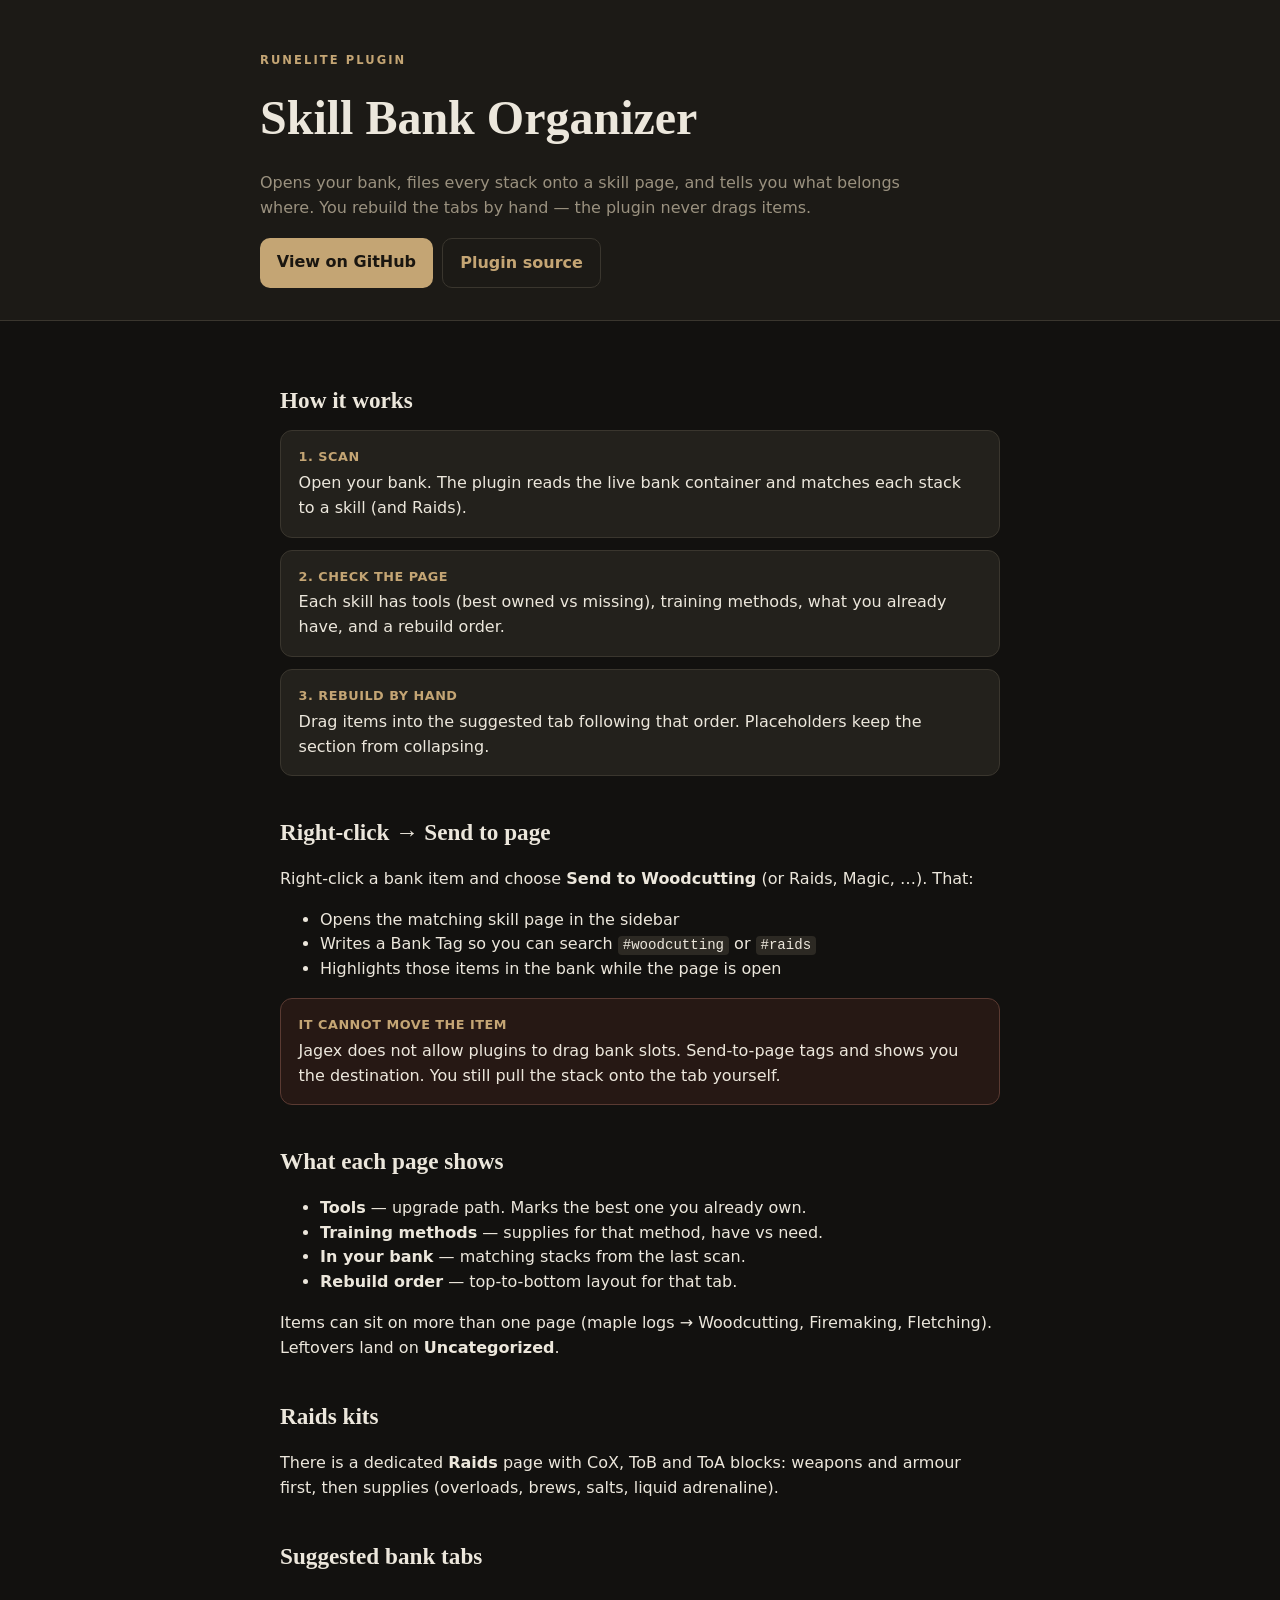
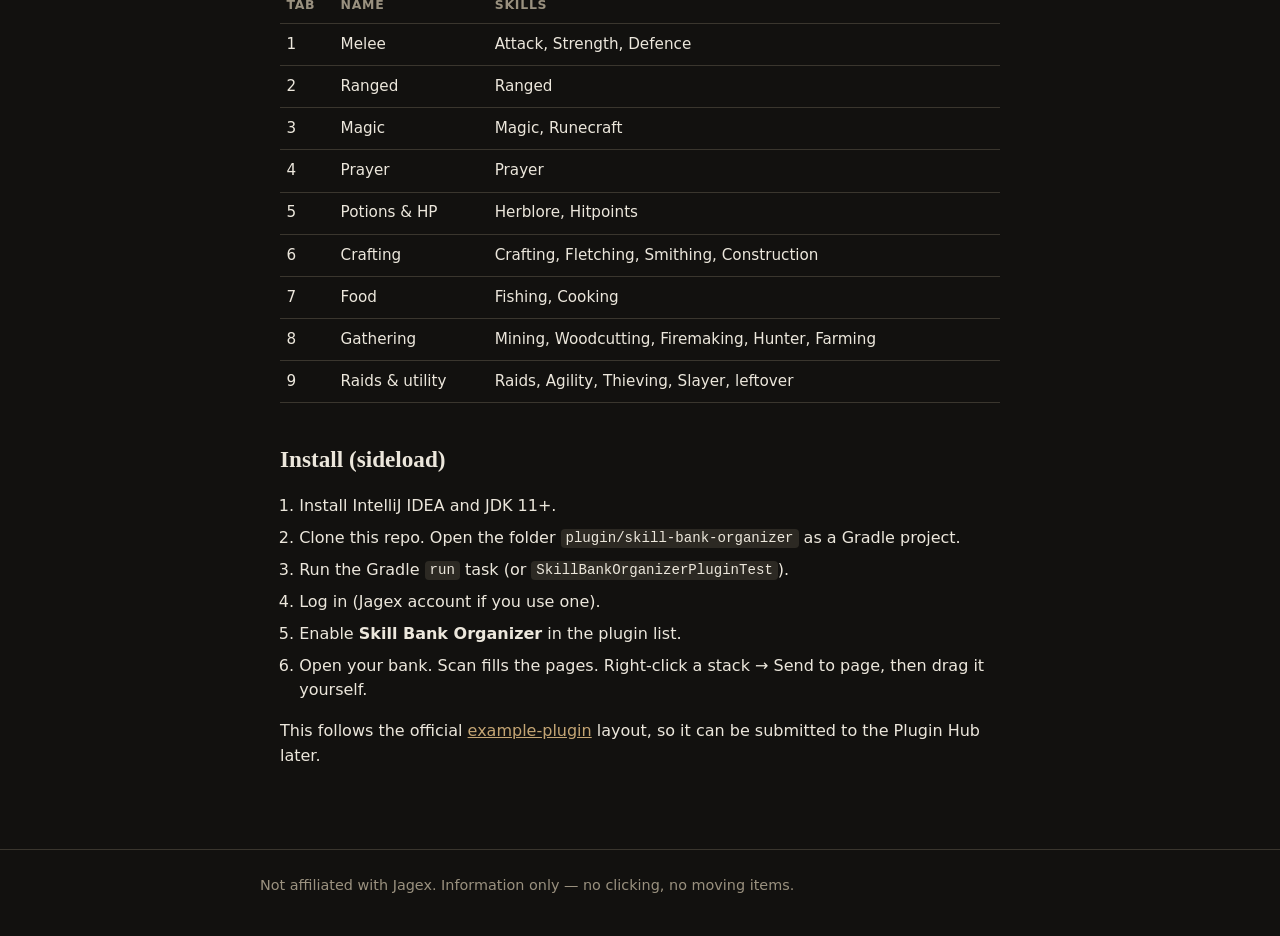
==== docs/index.html @ 6f74074d "Add GitHub Pages site explaining how Skill Bank Organizer works" ====
<!DOCTYPE html>
<html lang="en">
<head>
  <meta charset="utf-8" />
  <meta name="viewport" content="width=device-width, initial-scale=1" />
  <title>Skill Bank Organizer — RuneLite plugin</title>
  <meta name="description" content="Scan your OSRS bank into a page per skill. Tools, training supplies, raids kits, and a rebuild order. You move the items yourself." />
  <style>
    :root {
      --bg: #12110f;
      --surface: #1c1a16;
      --panel: #23211c;
      --slot: #2c2923;
      --line: #3a362e;
      --ink: #ece7dc;
      --muted: #9a917f;
      --gold: #c4a574;
      --ok: #7ca06e;
      --miss: #c46a55;
    }
    * { box-sizing: border-box; }
    html, body { margin: 0; background: var(--bg); color: var(--ink); font: 16px/1.55 system-ui, sans-serif; }
    a { color: var(--gold); }
    header {
      border-bottom: 1px solid var(--line);
      background: var(--surface);
      padding: 2.5rem 1.25rem 2rem;
    }
    main, header .wrap, footer .wrap { max-width: 760px; margin: 0 auto; }
    .kicker { color: var(--gold); letter-spacing: 0.18em; text-transform: uppercase; font-size: 0.72rem; font-weight: 600; }
    h1 { font-family: Georgia, "Times New Roman", serif; font-size: clamp(2rem, 5vw, 3rem); margin: 0.4rem 0 0.6rem; font-weight: 600; }
    h2 { font-family: Georgia, "Times New Roman", serif; font-size: 1.45rem; margin: 2.4rem 0 0.7rem; }
    p.lead { color: var(--muted); max-width: 40rem; }
    main { padding: 1.5rem 1.25rem 4rem; }
    .steps { display: grid; gap: 0.75rem; }
    .card {
      background: var(--panel);
      border: 1px solid var(--line);
      border-radius: 12px;
      padding: 1rem 1.1rem;
    }
    .card strong { color: var(--gold); display: block; font-size: 0.8rem; letter-spacing: 0.04em; text-transform: uppercase; margin-bottom: 0.25rem; }
    table { width: 100%; border-collapse: collapse; font-size: 0.95rem; }
    th, td { text-align: left; padding: 0.55rem 0.4rem; border-bottom: 1px solid var(--line); vertical-align: top; }
    th { color: var(--muted); font-weight: 600; font-size: 0.78rem; text-transform: uppercase; letter-spacing: 0.06em; }
    .warn {
      border-color: #5a3a32;
      background: #261814;
    }
    ol.install { padding-left: 1.2rem; }
    ol.install li { margin: 0.45rem 0; }
    footer { border-top: 1px solid var(--line); padding: 1.5rem 1.25rem 2.5rem; color: var(--muted); font-size: 0.9rem; }
    code { font-family: ui-monospace, SFMono-Regular, Menlo, monospace; font-size: 0.88em; background: var(--slot); padding: 0.1em 0.35em; border-radius: 4px; }
    .row { display: flex; flex-wrap: wrap; gap: 0.6rem; margin-top: 1.1rem; }
    .btn {
      display: inline-block;
      background: var(--gold);
      color: #1a1610;
      font-weight: 650;
      text-decoration: none;
      padding: 0.7rem 1.05rem;
      border-radius: 10px;
    }
    .btn.ghost { background: transparent; color: var(--gold); border: 1px solid var(--line); }
  </style>
</head>
<body>
  <header>
    <div class="wrap">
      <p class="kicker">RuneLite plugin</p>
      <h1>Skill Bank Organizer</h1>
      <p class="lead">Opens your bank, files every stack onto a skill page, and tells you what belongs where. You rebuild the tabs by hand — the plugin never drags items.</p>
      <div class="row">
        <a class="btn" href="https://github.com/DonkeyXBT/skill-bank-organizer">View on GitHub</a>
        <a class="btn ghost" href="https://github.com/DonkeyXBT/skill-bank-organizer/tree/main/plugin/skill-bank-organizer">Plugin source</a>
      </div>
    </div>
  </header>
  <main>
    <h2>How it works</h2>
    <div class="steps">
      <div class="card"><strong>1. Scan</strong> Open your bank. The plugin reads the live bank container and matches each stack to a skill (and Raids).</div>
      <div class="card"><strong>2. Check the page</strong> Each skill has tools (best owned vs missing), training methods, what you already have, and a rebuild order.</div>
      <div class="card"><strong>3. Rebuild by hand</strong> Drag items into the suggested tab following that order. Placeholders keep the section from collapsing.</div>
    </div>

    <h2>Right-click → Send to page</h2>
    <p>Right-click a bank item and choose <strong>Send to Woodcutting</strong> (or Raids, Magic, …). That:</p>
    <ul>
      <li>Opens the matching skill page in the sidebar</li>
      <li>Writes a Bank Tag so you can search <code>#woodcutting</code> or <code>#raids</code></li>
      <li>Highlights those items in the bank while the page is open</li>
    </ul>
    <div class="card warn">
      <strong>It cannot move the item</strong>
      Jagex does not allow plugins to drag bank slots. Send-to-page tags and shows you the destination. You still pull the stack onto the tab yourself.
    </div>

    <h2>What each page shows</h2>
    <ul>
      <li><strong>Tools</strong> — upgrade path. Marks the best one you already own.</li>
      <li><strong>Training methods</strong> — supplies for that method, have vs need.</li>
      <li><strong>In your bank</strong> — matching stacks from the last scan.</li>
      <li><strong>Rebuild order</strong> — top-to-bottom layout for that tab.</li>
    </ul>
    <p>Items can sit on more than one page (maple logs → Woodcutting, Firemaking, Fletching). Leftovers land on <strong>Uncategorized</strong>.</p>

    <h2>Raids kits</h2>
    <p>There is a dedicated <strong>Raids</strong> page with CoX, ToB and ToA blocks: weapons and armour first, then supplies (overloads, brews, salts, liquid adrenaline).</p>

    <h2>Suggested bank tabs</h2>
    <table>
      <thead><tr><th>Tab</th><th>Name</th><th>Skills</th></tr></thead>
      <tbody>
        <tr><td>1</td><td>Melee</td><td>Attack, Strength, Defence</td></tr>
        <tr><td>2</td><td>Ranged</td><td>Ranged</td></tr>
        <tr><td>3</td><td>Magic</td><td>Magic, Runecraft</td></tr>
        <tr><td>4</td><td>Prayer</td><td>Prayer</td></tr>
        <tr><td>5</td><td>Potions &amp; HP</td><td>Herblore, Hitpoints</td></tr>
        <tr><td>6</td><td>Crafting</td><td>Crafting, Fletching, Smithing, Construction</td></tr>
        <tr><td>7</td><td>Food</td><td>Fishing, Cooking</td></tr>
        <tr><td>8</td><td>Gathering</td><td>Mining, Woodcutting, Firemaking, Hunter, Farming</td></tr>
        <tr><td>9</td><td>Raids &amp; utility</td><td>Raids, Agility, Thieving, Slayer, leftover</td></tr>
      </tbody>
    </table>

    <h2>Install (sideload)</h2>
    <ol class="install">
      <li>Install IntelliJ IDEA and JDK 11+.</li>
      <li>Clone this repo. Open the folder <code>plugin/skill-bank-organizer</code> as a Gradle project.</li>
      <li>Run the Gradle <code>run</code> task (or <code>SkillBankOrganizerPluginTest</code>).</li>
      <li>Log in (Jagex account if you use one).</li>
      <li>Enable <strong>Skill Bank Organizer</strong> in the plugin list.</li>
      <li>Open your bank. Scan fills the pages. Right-click a stack → Send to page, then drag it yourself.</li>
    </ol>
    <p>This follows the official <a href="https://github.com/runelite/example-plugin">example-plugin</a> layout, so it can be submitted to the Plugin Hub later.</p>
  </main>
  <footer>
    <div class="wrap">Not affiliated with Jagex. Information only — no clicking, no moving items.</div>
  </footer>
</body>
</html>
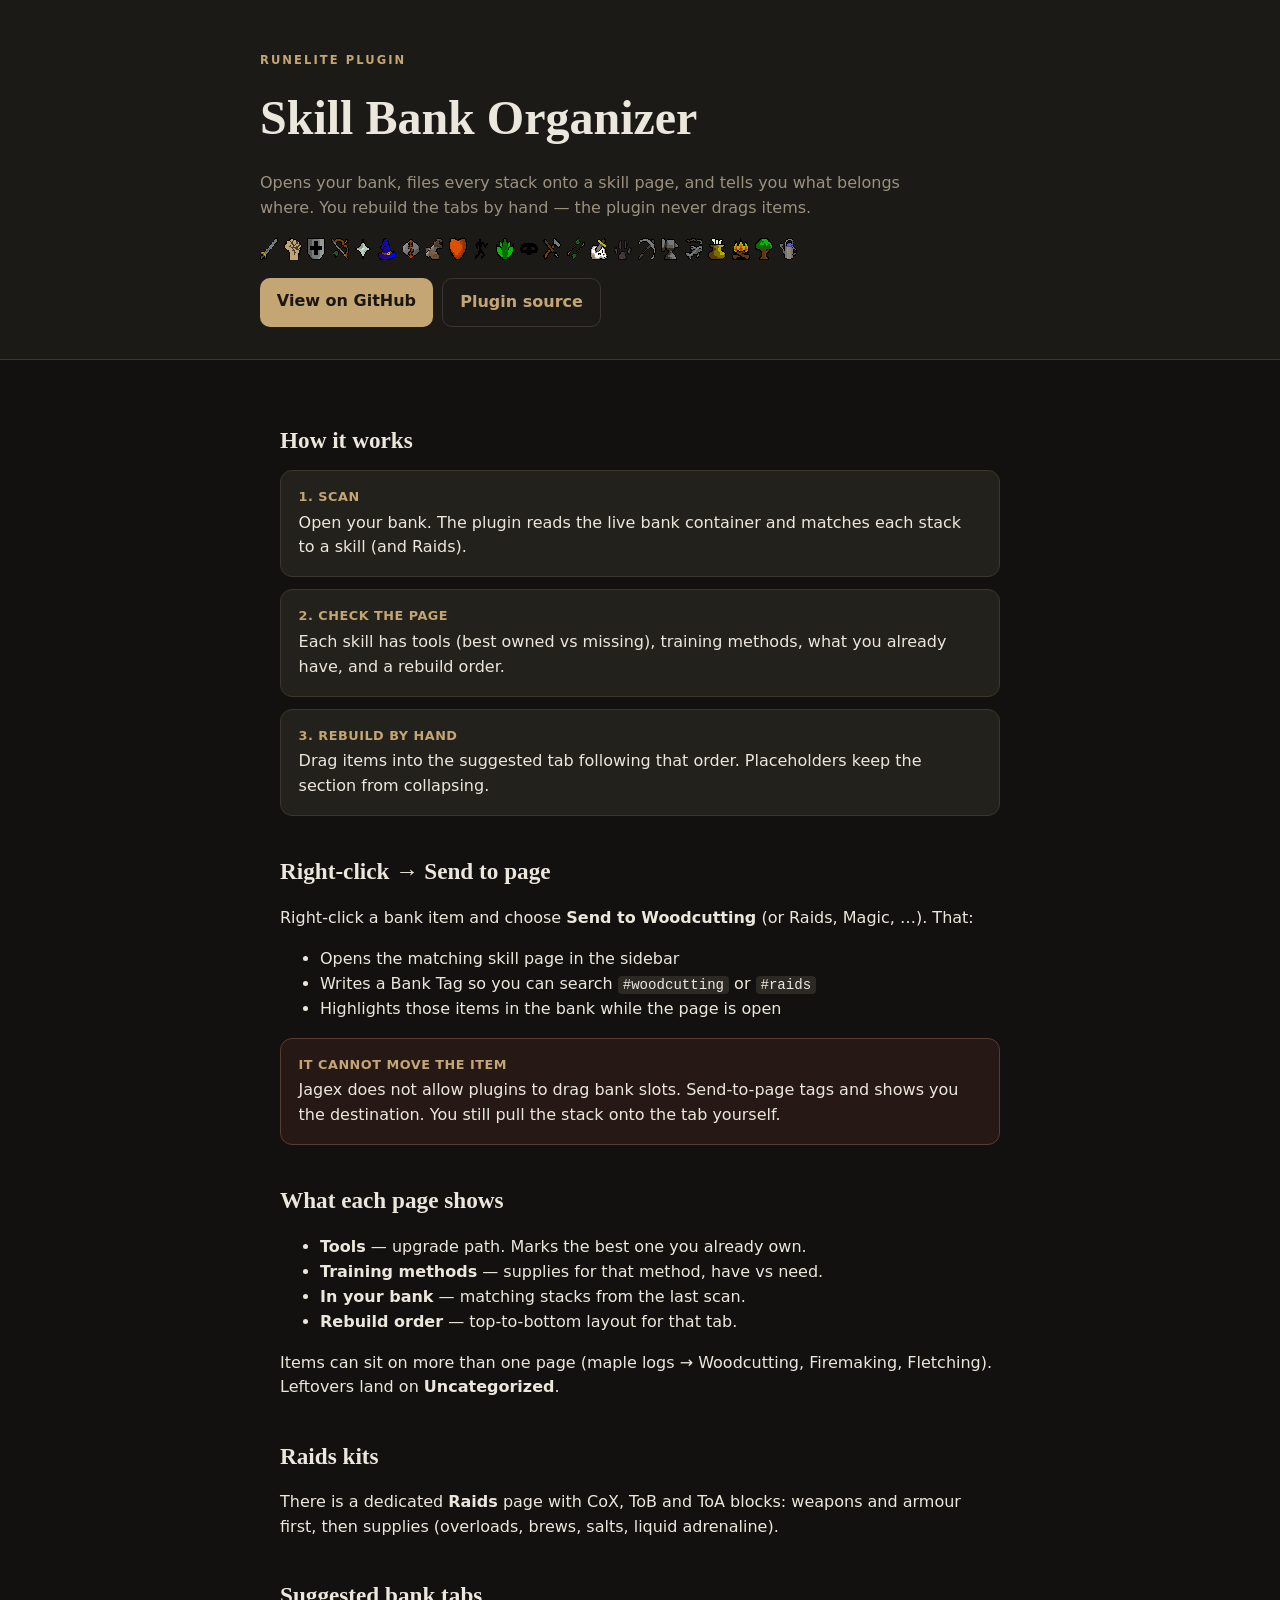
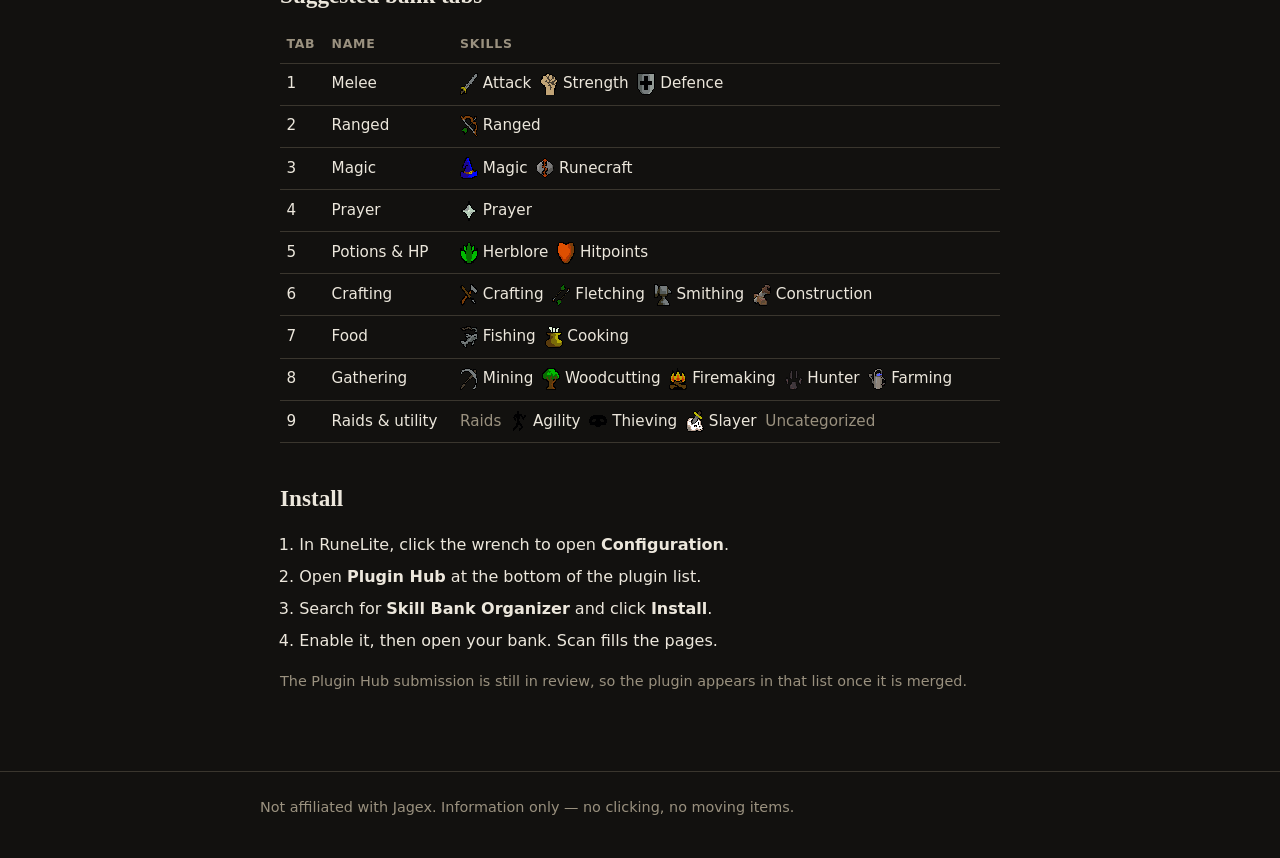
==== commit 69d7d881: "Install from the Plugin Hub, and show skill icons on the docs page Sideloading through IntelliJ is n" ====
--- a/docs/index.html
+++ b/docs/index.html
@@ -62,6 +62,46 @@
       border-radius: 10px;
     }
     .btn.ghost { background: transparent; color: var(--gold); border: 1px solid var(--line); }
+    .i {
+      display: inline-block;
+      width: 18px;
+      height: 22px;
+      background-repeat: no-repeat;
+      background-size: 18px 22px;
+      image-rendering: pixelated;
+      vertical-align: middle;
+      flex: none;
+    }
+    .sk { display: inline-flex; align-items: center; gap: 0.3rem; }
+    .sk.none { color: var(--muted); }
+    .chips { display: flex; flex-wrap: wrap; gap: 0.3rem 0.55rem; }
+    .roster { display: flex; flex-wrap: wrap; gap: 0.35rem; margin-top: 1.1rem; }
+    .tablewrap { overflow-x: auto; }
+    .tablewrap table { min-width: 30rem; }
+    .note { color: var(--muted); font-size: 0.9rem; }
+    .i-attack { background-image: url([data-uri]); }
+    .i-strength { background-image: url([data-uri]); }
+    .i-defence { background-image: url([data-uri]); }
+    .i-ranged { background-image: url([data-uri]); }
+    .i-prayer { background-image: url([data-uri]); }
+    .i-magic { background-image: url([data-uri]); }
+    .i-runecraft { background-image: url([data-uri]); }
+    .i-construction { background-image: url([data-uri]); }
+    .i-hitpoints { background-image: url([data-uri]); }
+    .i-agility { background-image: url([data-uri]); }
+    .i-herblore { background-image: url([data-uri]); }
+    .i-thieving { background-image: url([data-uri]); }
+    .i-crafting { background-image: url([data-uri]); }
+    .i-fletching { background-image: url([data-uri]); }
+    .i-slayer { background-image: url([data-uri]); }
+    .i-hunter { background-image: url([data-uri]); }
+    .i-mining { background-image: url([data-uri]); }
+    .i-smithing { background-image: url([data-uri]); }
+    .i-fishing { background-image: url([data-uri]); }
+    .i-cooking { background-image: url([data-uri]); }
+    .i-firemaking { background-image: url([data-uri]); }
+    .i-woodcutting { background-image: url([data-uri]); }
+    .i-farming { background-image: url([data-uri]); }
   </style>
 </head>
 <body>
@@ -70,6 +110,7 @@
       <p class="kicker">RuneLite plugin</p>
       <h1>Skill Bank Organizer</h1>
       <p class="lead">Opens your bank, files every stack onto a skill page, and tells you what belongs where. You rebuild the tabs by hand — the plugin never drags items.</p>
+      <div class="roster" role="img" aria-label="The 23 skills, each with its own page"><i class="i i-attack"></i><i class="i i-strength"></i><i class="i i-defence"></i><i class="i i-ranged"></i><i class="i i-prayer"></i><i class="i i-magic"></i><i class="i i-runecraft"></i><i class="i i-construction"></i><i class="i i-hitpoints"></i><i class="i i-agility"></i><i class="i i-herblore"></i><i class="i i-thieving"></i><i class="i i-crafting"></i><i class="i i-fletching"></i><i class="i i-slayer"></i><i class="i i-hunter"></i><i class="i i-mining"></i><i class="i i-smithing"></i><i class="i i-fishing"></i><i class="i i-cooking"></i><i class="i i-firemaking"></i><i class="i i-woodcutting"></i><i class="i i-farming"></i></div>
       <div class="row">
         <a class="btn" href="https://github.com/DonkeyXBT/skill-bank-organizer">View on GitHub</a>
         <a class="btn ghost" href="https://github.com/DonkeyXBT/skill-bank-organizer/tree/main/plugin/skill-bank-organizer">Plugin source</a>
@@ -109,31 +150,31 @@
     <p>There is a dedicated <strong>Raids</strong> page with CoX, ToB and ToA blocks: weapons and armour first, then supplies (overloads, brews, salts, liquid adrenaline).</p>
 
     <h2>Suggested bank tabs</h2>
+    <div class="tablewrap">
     <table>
       <thead><tr><th>Tab</th><th>Name</th><th>Skills</th></tr></thead>
       <tbody>
-        <tr><td>1</td><td>Melee</td><td>Attack, Strength, Defence</td></tr>
-        <tr><td>2</td><td>Ranged</td><td>Ranged</td></tr>
-        <tr><td>3</td><td>Magic</td><td>Magic, Runecraft</td></tr>
-        <tr><td>4</td><td>Prayer</td><td>Prayer</td></tr>
-        <tr><td>5</td><td>Potions &amp; HP</td><td>Herblore, Hitpoints</td></tr>
-        <tr><td>6</td><td>Crafting</td><td>Crafting, Fletching, Smithing, Construction</td></tr>
-        <tr><td>7</td><td>Food</td><td>Fishing, Cooking</td></tr>
-        <tr><td>8</td><td>Gathering</td><td>Mining, Woodcutting, Firemaking, Hunter, Farming</td></tr>
-        <tr><td>9</td><td>Raids &amp; utility</td><td>Raids, Agility, Thieving, Slayer, leftover</td></tr>
+        <tr><td>1</td><td>Melee</td><td><div class="chips"><span class="sk"><i class="i i-attack"></i>Attack</span><span class="sk"><i class="i i-strength"></i>Strength</span><span class="sk"><i class="i i-defence"></i>Defence</span></div></td></tr>
+        <tr><td>2</td><td>Ranged</td><td><div class="chips"><span class="sk"><i class="i i-ranged"></i>Ranged</span></div></td></tr>
+        <tr><td>3</td><td>Magic</td><td><div class="chips"><span class="sk"><i class="i i-magic"></i>Magic</span><span class="sk"><i class="i i-runecraft"></i>Runecraft</span></div></td></tr>
+        <tr><td>4</td><td>Prayer</td><td><div class="chips"><span class="sk"><i class="i i-prayer"></i>Prayer</span></div></td></tr>
+        <tr><td>5</td><td>Potions &amp; HP</td><td><div class="chips"><span class="sk"><i class="i i-herblore"></i>Herblore</span><span class="sk"><i class="i i-hitpoints"></i>Hitpoints</span></div></td></tr>
+        <tr><td>6</td><td>Crafting</td><td><div class="chips"><span class="sk"><i class="i i-crafting"></i>Crafting</span><span class="sk"><i class="i i-fletching"></i>Fletching</span><span class="sk"><i class="i i-smithing"></i>Smithing</span><span class="sk"><i class="i i-construction"></i>Construction</span></div></td></tr>
+        <tr><td>7</td><td>Food</td><td><div class="chips"><span class="sk"><i class="i i-fishing"></i>Fishing</span><span class="sk"><i class="i i-cooking"></i>Cooking</span></div></td></tr>
+        <tr><td>8</td><td>Gathering</td><td><div class="chips"><span class="sk"><i class="i i-mining"></i>Mining</span><span class="sk"><i class="i i-woodcutting"></i>Woodcutting</span><span class="sk"><i class="i i-firemaking"></i>Firemaking</span><span class="sk"><i class="i i-hunter"></i>Hunter</span><span class="sk"><i class="i i-farming"></i>Farming</span></div></td></tr>
+        <tr><td>9</td><td>Raids &amp; utility</td><td><div class="chips"><span class="sk none">Raids</span><span class="sk"><i class="i i-agility"></i>Agility</span><span class="sk"><i class="i i-thieving"></i>Thieving</span><span class="sk"><i class="i i-slayer"></i>Slayer</span><span class="sk none">Uncategorized</span></div></td></tr>
       </tbody>
     </table>
+    </div>
 
-    <h2>Install (sideload)</h2>
+    <h2>Install</h2>
     <ol class="install">
-      <li>Install IntelliJ IDEA and JDK 11+.</li>
-      <li>Clone this repo. Open the folder <code>plugin/skill-bank-organizer</code> as a Gradle project.</li>
-      <li>Run the Gradle <code>run</code> task (or <code>SkillBankOrganizerPluginTest</code>).</li>
-      <li>Log in (Jagex account if you use one).</li>
-      <li>Enable <strong>Skill Bank Organizer</strong> in the plugin list.</li>
-      <li>Open your bank. Scan fills the pages. Right-click a stack → Send to page, then drag it yourself.</li>
+      <li>In RuneLite, click the wrench to open <strong>Configuration</strong>.</li>
+      <li>Open <strong>Plugin Hub</strong> at the bottom of the plugin list.</li>
+      <li>Search for <strong>Skill Bank Organizer</strong> and click <strong>Install</strong>.</li>
+      <li>Enable it, then open your bank. Scan fills the pages.</li>
     </ol>
-    <p>This follows the official <a href="https://github.com/runelite/example-plugin">example-plugin</a> layout, so it can be submitted to the Plugin Hub later.</p>
+    <p class="note">The Plugin Hub submission is still in review, so the plugin appears in that list once it is merged.</p>
   </main>
   <footer>
     <div class="wrap">Not affiliated with Jagex. Information only — no clicking, no moving items.</div>
